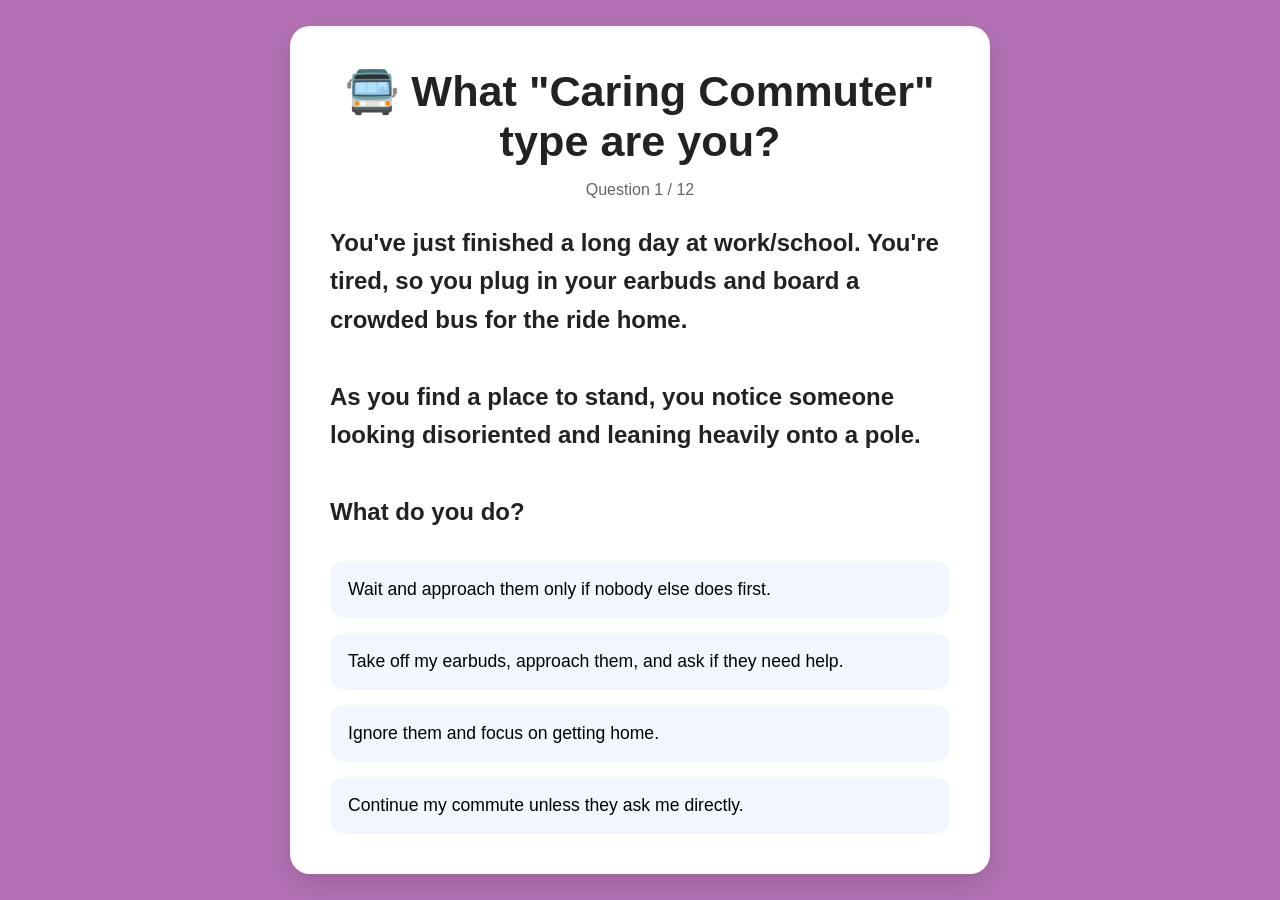
==== index.html @ f66061d8 "Rename CCCquiz.html to index.html" ====
<!DOCTYPE html>
<html lang="en">

<head>
    <meta charset="UTF-8">
    <meta name="viewport" content="width=device-width, initial-scale=1.0">

    <title>Caring Commuter Quiz</title>

    <link rel="stylesheet" href="CCCstyle.css">
</head>


<body>

    <div class="quiz-container">

        <h1>🚍 What "Caring Commuter" type are you?</h1>

        <p id="progress">
            Question 1 / 7
        </p>


        <h2 id="question">
            Loading question...
        </h2>


        <div id="answers">

            <button class="answer-btn"></button>

            <button class="answer-btn"></button>

            <button class="answer-btn"></button>

            <button class="answer-btn"></button>

        </div>


    </div>

<div id="result" style="display:none;">
     <h1>Your Result</h1>
    <img id="result-image" src="" alt="Result">
        <button id="restart-btn">Retake Quiz</button>
    </div>



    <!-- CONNECTS TO JAVASCRIPT -->
    <script src="CCCscript.js"></script>


</body>

</html>
---- CCCstyle.css ----
/* ---------- General ---------- */

* {
    margin: 0;
    padding: 0;
    box-sizing: border-box;
}

html {
    scroll-behavior: smooth;
}
@import url('https://fonts.googleapis.com/css2?family=Lilita+One&display=swap');

body {
    font-family: Helvetica, Arial, sans-serif;
    background: #B371B4;
    color: #222;
    min-height: 100vh;

    display: flex;
    justify-content: center;
    align-items: center;

    padding: 20px;
}

h1,
#question,
#progress {
    font-family: "Lilita One", sans-serif;
}


/* ---------- Quiz Container ---------- */

.quiz-container {
    width: min(95%, 700px);

    background: white;

    padding: clamp(20px, 4vw, 40px);

    border-radius: 20px;

    box-shadow: 0 10px 25px rgba(0, 0, 0, 0.12);
}


/* ---------- Headings ---------- */

h1 {
    text-align: center;
    font-size: clamp(1.8rem, 5vw, 2.7rem);
    margin-bottom: 15px;
}

#progress {
    text-align: center;
    color: #666;
    font-size: clamp(0.9rem, 2vw, 1rem);
    margin-bottom: 25px;
}

#question {
    font-size: clamp(1.1rem, 3vw, 1.5rem);
    line-height: 1.6;
    white-space: pre-line;
    margin-bottom: 30px;
}


/* ---------- Answers ---------- */

#answers {
    display: flex;
    flex-direction: column;
    gap: 15px;
}

.answer-btn {
    width: 100%;

    padding: 18px;

    border: none;
    border-radius: 15px;

    background: #f2f7ff;

    text-align: left;
    font-size: clamp(1rem, 2vw, 1.1rem);

    cursor: pointer;

    transition: 0.2s;
}


/* ---------- Result Screen ---------- */

#result {
    display: none;
    flex-direction: column;
    align-items: center;
    justify-content: center;
    min-height: 100vh;
    width: 100%;
    padding: 20px;
    box-sizing: border-box;
    gap: 20px;
}

/* ---------- Result Image ---------- */

#result-image {
    width: 100%;
    max-width: 420px;
    height: auto;
    display: block;
}

/* ---------- Retake Button ---------- */

#restart-btn {
    width: 100%;
    max-width: 420px;
    padding: 16px;

    font-family: Helvetica, Arial, sans-serif;
    font-size: 1rem;
    font-weight: bold;

    color: white;
    background: #884fa3;

    border: none;
    border-radius: 14px;

    cursor: pointer;
    transition: 0.2s ease;
}

#restart-btn:hover {
    background: #884fa3;
}

#restart-btn:active {
    transform: scale(0.98);
}
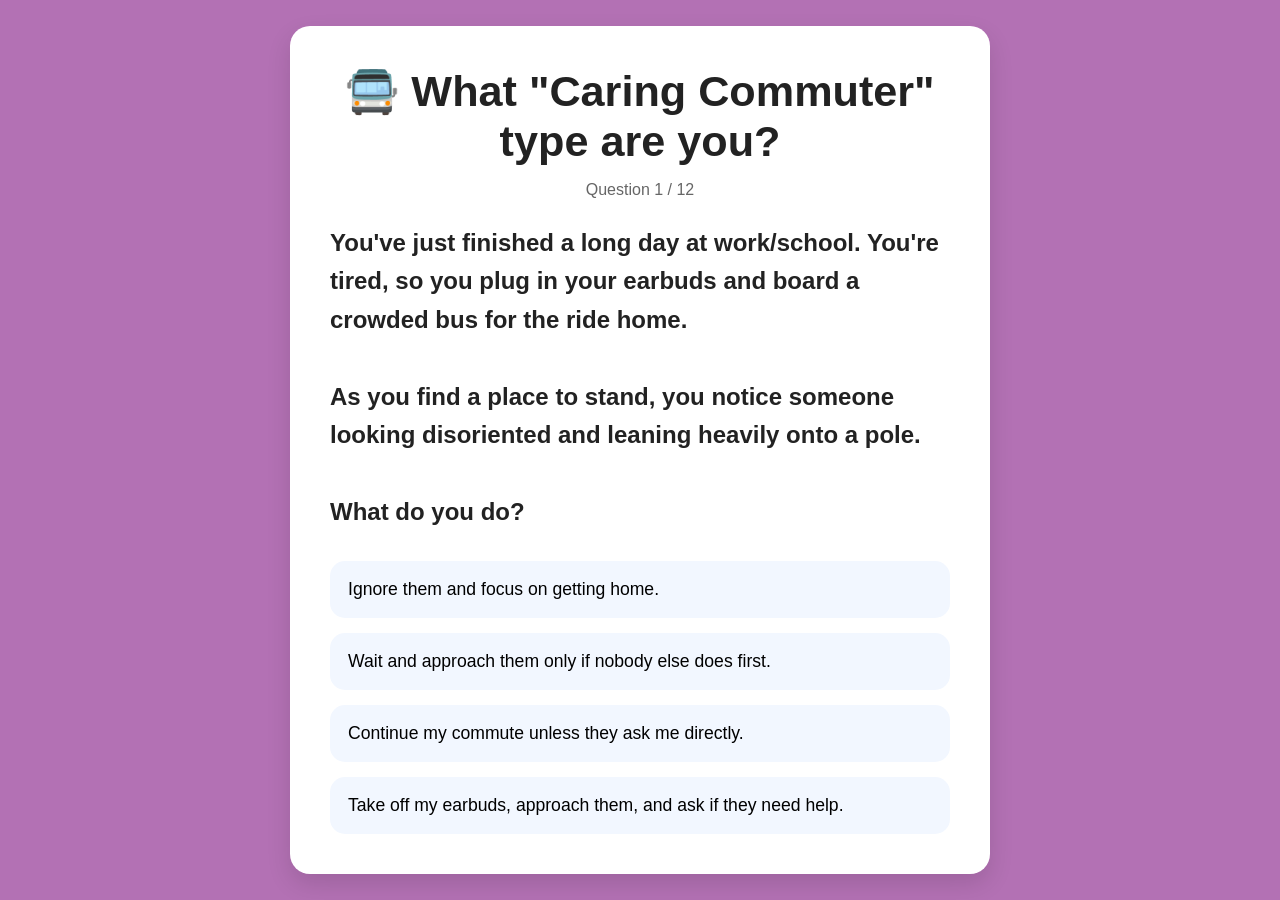
==== commit 581d4032: "Update index.html" ====
--- a/index.html
+++ b/index.html
@@ -45,7 +45,7 @@
 <div id="result" style="display:none;">
      <h1>Your Result</h1>
     <img id="result-image" src="" alt="Result">
-        <button id="restart-btn">Retake Quiz</button>
+    <button id="restart-btn">Retake Quiz</button>
     </div>
 
 
